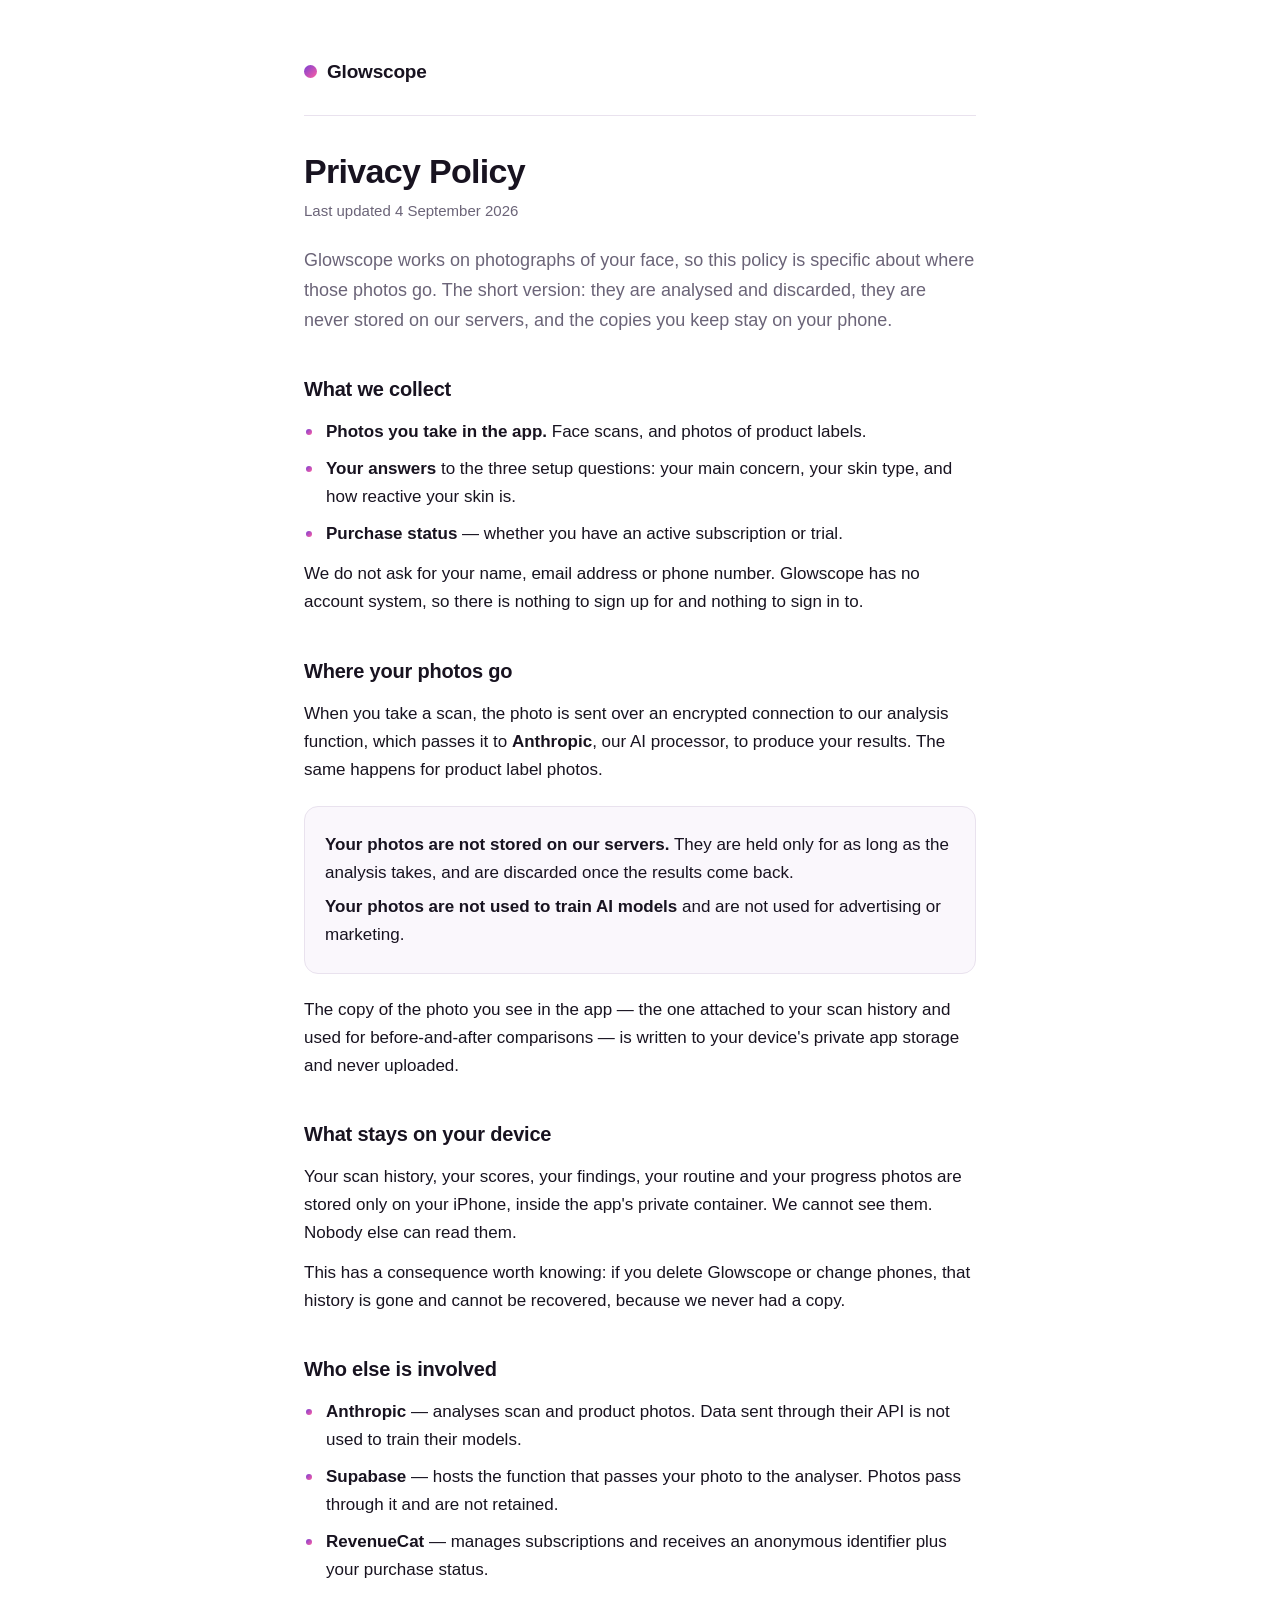
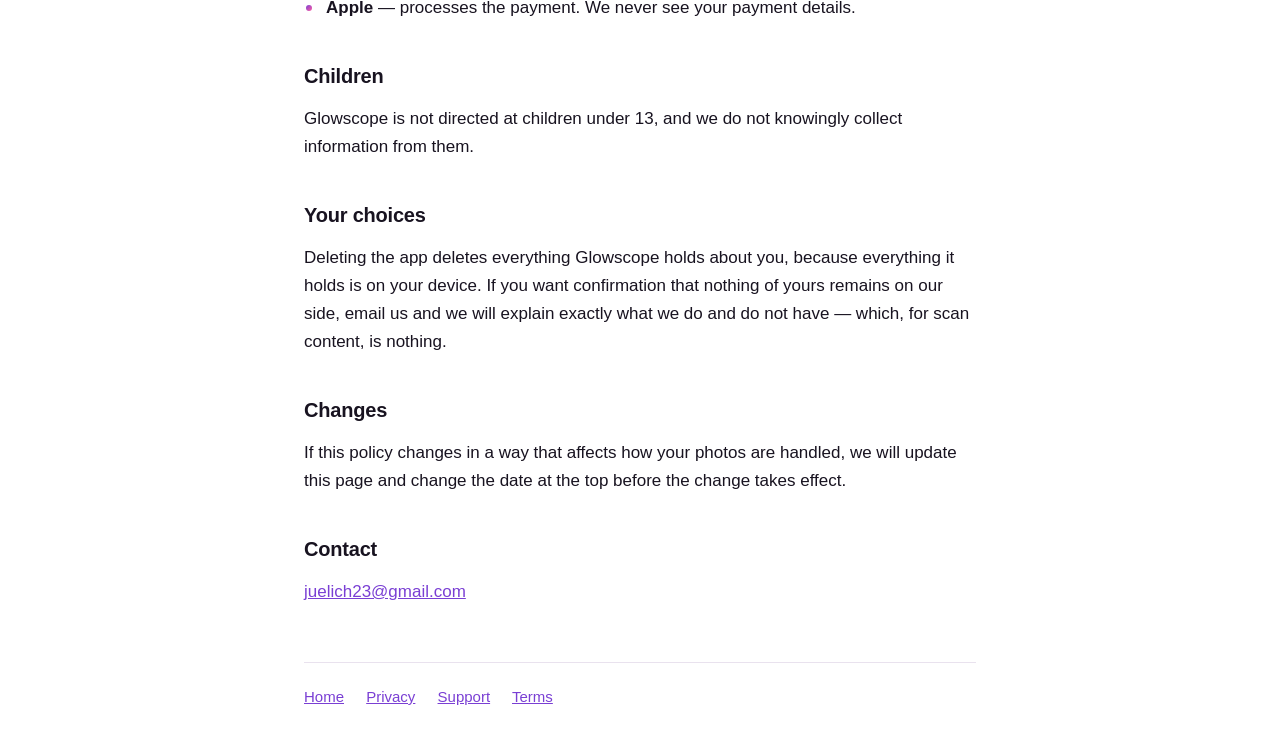
==== privacy.html @ 4940dc39 "Add Glowscope marketing and legal pages Privacy, terms and support pages are required URLs for App S" ====
<!DOCTYPE html>
<html lang="en">
<head>
<meta charset="utf-8">
<meta name="viewport" content="width=device-width, initial-scale=1">
<title>Privacy Policy — Glowscope</title>
<link rel="stylesheet" href="_style.css">
</head>
<body>
<div class="wrap">
<header>
  <a class="brand" href="index.html"><span class="dot"></span> Glowscope</a>
</header>
<h1>Privacy Policy</h1>
<p class="updated">Last updated 4 September 2026</p>
<p class="lede">Glowscope works on photographs of your face, so this policy is specific about where those photos go. The short version: they are analysed and discarded, they are never stored on our servers, and the copies you keep stay on your phone.</p>
<h2>What we collect</h2>
<ul>
  <li><strong>Photos you take in the app.</strong> Face scans, and photos of product labels.</li>
  <li><strong>Your answers</strong> to the three setup questions: your main concern, your skin type, and how reactive your skin is.</li>
  <li><strong>Purchase status</strong> — whether you have an active subscription or trial.</li>
</ul>
<p>We do not ask for your name, email address or phone number. Glowscope has no account system, so there is nothing to sign up for and nothing to sign in to.</p>

<h2>Where your photos go</h2>
<p>When you take a scan, the photo is sent over an encrypted connection to our analysis function, which passes it to <strong>Anthropic</strong>, our AI processor, to produce your results. The same happens for product label photos.</p>
<div class="panel">
  <p><strong>Your photos are not stored on our servers.</strong> They are held only for as long as the analysis takes, and are discarded once the results come back.</p>
  <p><strong>Your photos are not used to train AI models</strong> and are not used for advertising or marketing.</p>
</div>
<p>The copy of the photo you see in the app — the one attached to your scan history and used for before-and-after comparisons — is written to your device's private app storage and never uploaded.</p>

<h2>What stays on your device</h2>
<p>Your scan history, your scores, your findings, your routine and your progress photos are stored only on your iPhone, inside the app's private container. We cannot see them. Nobody else can read them.</p>
<p>This has a consequence worth knowing: if you delete Glowscope or change phones, that history is gone and cannot be recovered, because we never had a copy.</p>

<h2>Who else is involved</h2>
<ul>
  <li><strong>Anthropic</strong> — analyses scan and product photos. Data sent through their API is not used to train their models.</li>
  <li><strong>Supabase</strong> — hosts the function that passes your photo to the analyser. Photos pass through it and are not retained.</li>
  <li><strong>RevenueCat</strong> — manages subscriptions and receives an anonymous identifier plus your purchase status.</li>
  <li><strong>Apple</strong> — processes the payment. We never see your payment details.</li>
</ul>

<h2>Children</h2>
<p>Glowscope is not directed at children under 13, and we do not knowingly collect information from them.</p>

<h2>Your choices</h2>
<p>Deleting the app deletes everything Glowscope holds about you, because everything it holds is on your device. If you want confirmation that nothing of yours remains on our side, email us and we will explain exactly what we do and do not have — which, for scan content, is nothing.</p>

<h2>Changes</h2>
<p>If this policy changes in a way that affects how your photos are handled, we will update this page and change the date at the top before the change takes effect.</p>

<h2>Contact</h2>
<p><a href="mailto:juelich23@gmail.com">juelich23@gmail.com</a></p>
<footer>
  <a href="index.html">Home</a>
  <a href="privacy.html">Privacy</a>
  <a href="support.html">Support</a>
  <a href="terms.html">Terms</a>
</footer>
</div>
</body>
</html>
---- _style.css ----
:root{
  --ink:#181320; --muted:#6b6478; --accent:#7A3FD4; --glow:#FF5FA2;
  --line:#e9e2ee; --bg:#ffffff; --panel:#faf7fc;
}
*{box-sizing:border-box}
html{-webkit-text-size-adjust:100%}
body{
  margin:0; background:var(--bg); color:var(--ink);
  font:400 17px/1.65 -apple-system,BlinkMacSystemFont,"Segoe UI",Roboto,Helvetica,Arial,sans-serif;
  -webkit-font-smoothing:antialiased;
}
.wrap{max-width:720px; margin:0 auto; padding:0 24px}
header{padding:56px 0 28px; border-bottom:1px solid var(--line); margin-bottom:36px}
.brand{display:flex; align-items:center; gap:10px; font-weight:700; font-size:19px; letter-spacing:-.01em; text-decoration:none; color:var(--ink)}
.brand .dot{width:13px; height:13px; border-radius:50%; background:linear-gradient(135deg,var(--accent),var(--glow))}
h1{font-size:34px; line-height:1.15; letter-spacing:-.02em; margin:26px 0 8px}
.updated{color:var(--muted); font-size:15px; margin:0}
.lede{color:var(--muted); font-size:18px; margin:22px 0 0}
h2{font-size:20px; letter-spacing:-.01em; margin:38px 0 10px}
p{margin:12px 0}
ul{margin:12px 0; padding-left:0; list-style:none}
li{position:relative; padding-left:22px; margin:9px 0}
li::before{content:""; position:absolute; left:2px; top:11px; width:6px; height:6px; border-radius:50%;
  background:linear-gradient(135deg,var(--accent),var(--glow))}
a{color:var(--accent)}
.panel{background:var(--panel); border:1px solid var(--line); border-radius:14px; padding:18px 20px; margin:22px 0}
.panel p{margin:6px 0}
.panel strong{color:var(--ink)}
footer{margin:56px 0 40px; padding-top:22px; border-top:1px solid var(--line); color:var(--muted); font-size:15px}
footer a{margin-right:18px}
@media (prefers-color-scheme:dark){
  :root{--ink:#ece7f2; --muted:#9a92a6; --line:#2b2433; --bg:#131019; --panel:#1b1723}
}
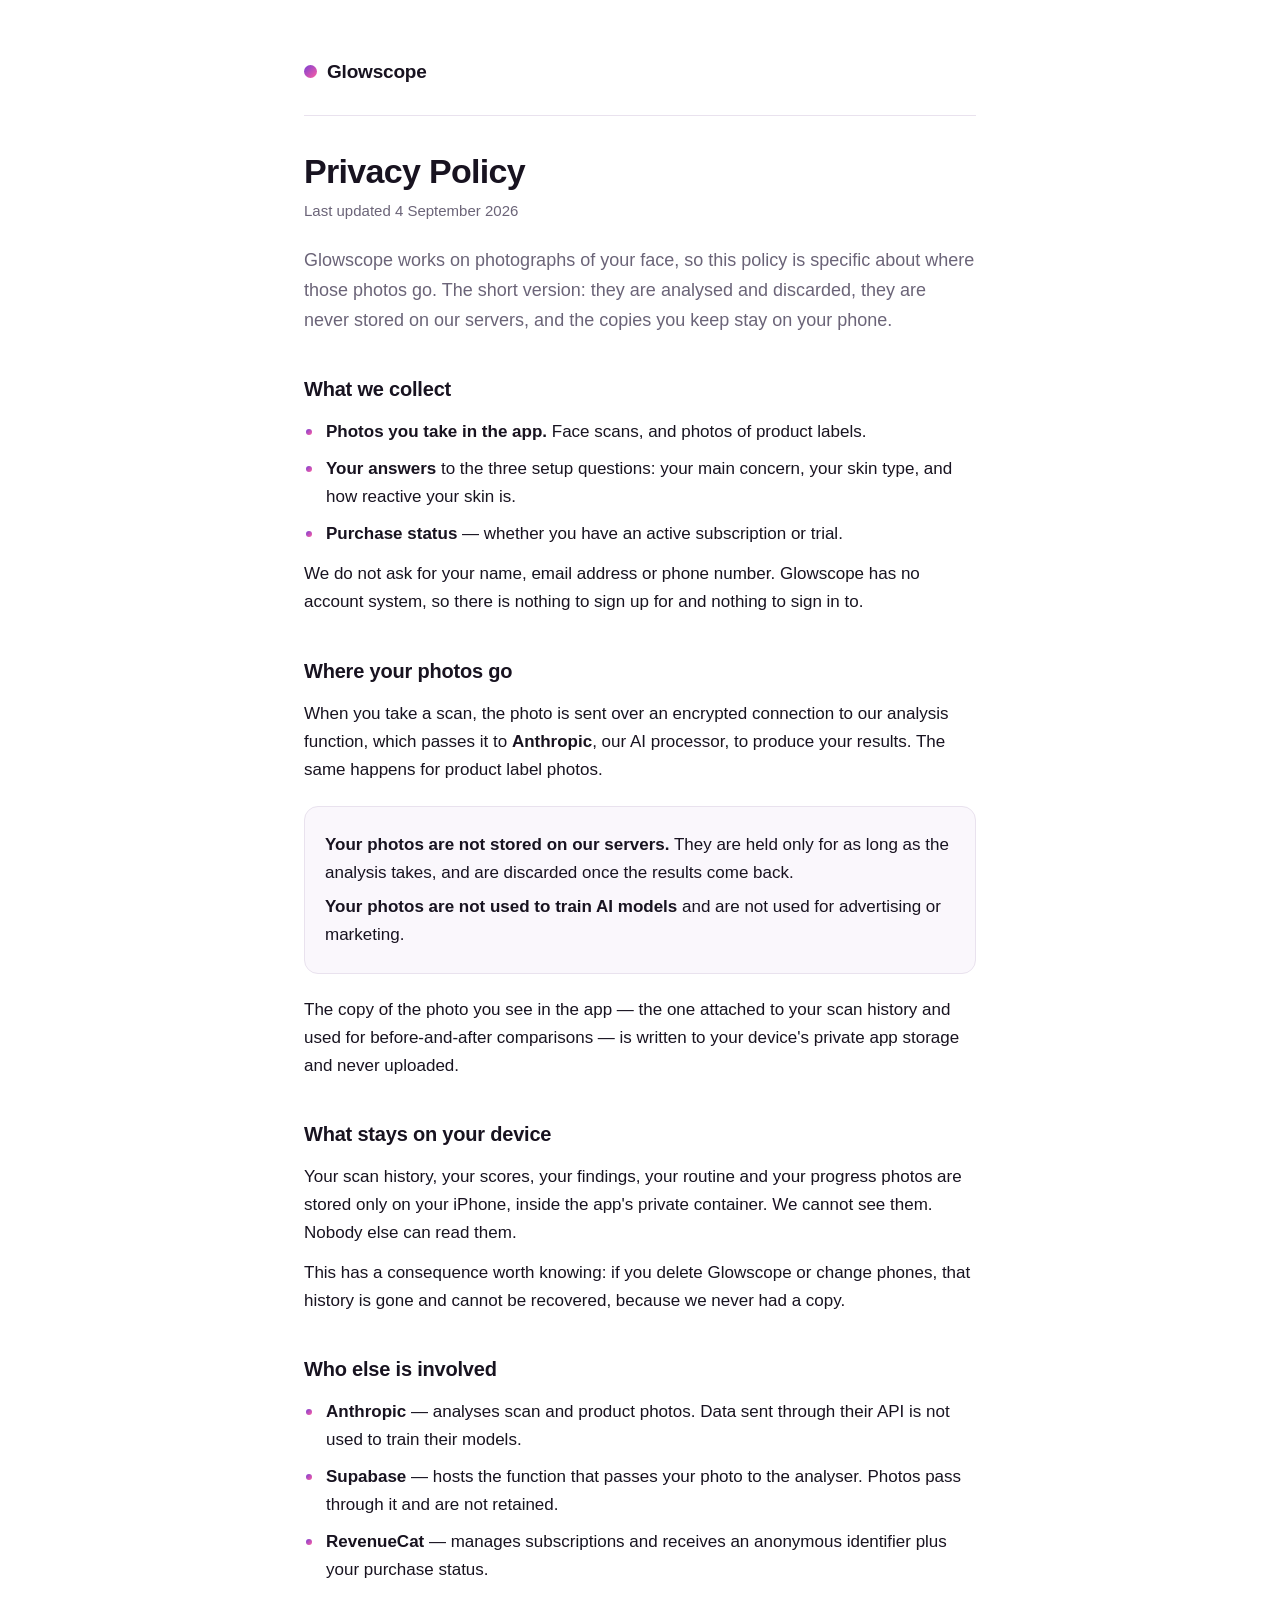
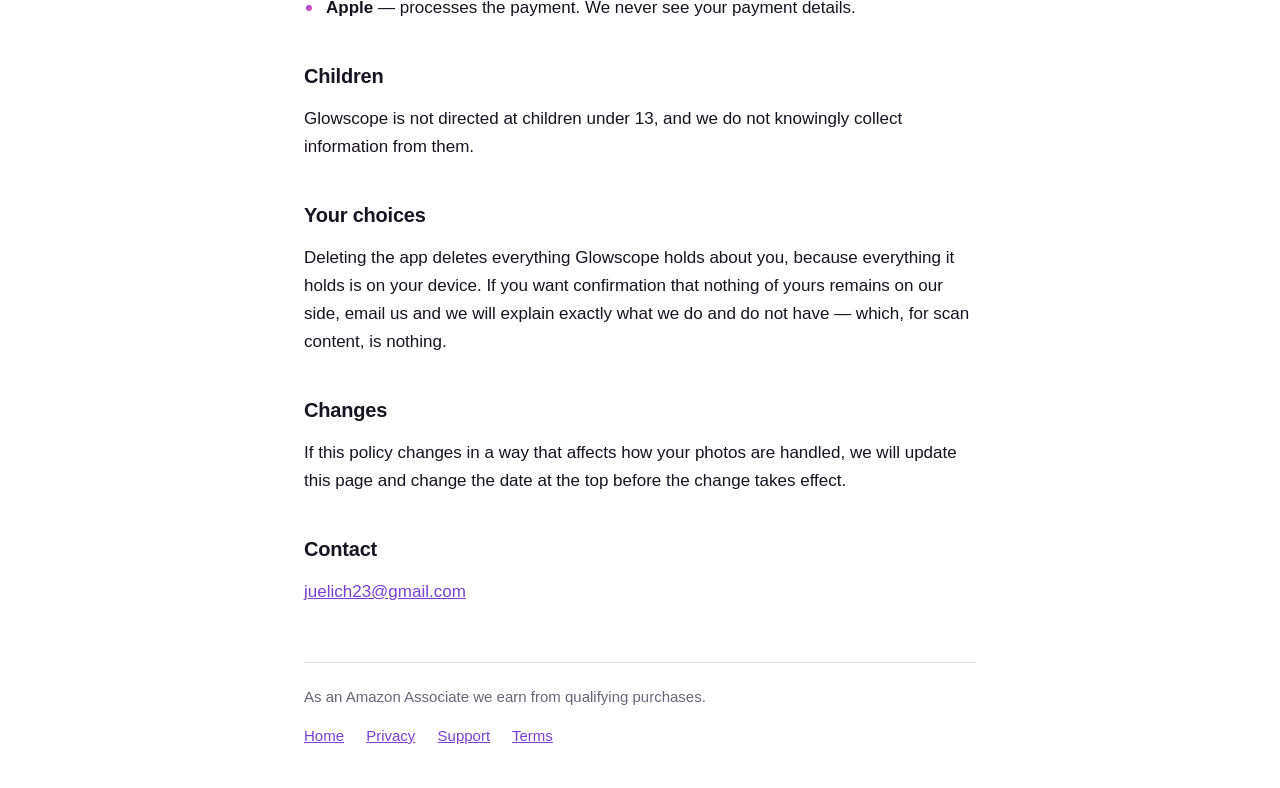
==== commit ff370c8e: "Route product links through Amazon Associates Associate tag glowscope20-20 lives in the hosted catal" ====
--- a/privacy.html
+++ b/privacy.html
@@ -54,6 +54,7 @@
 <h2>Contact</h2>
 <p><a href="mailto:juelich23@gmail.com">juelich23@gmail.com</a></p>
 <footer>
+  <p style="margin:0 0 14px">As an Amazon Associate we earn from qualifying purchases.</p>
   <a href="index.html">Home</a>
   <a href="privacy.html">Privacy</a>
   <a href="support.html">Support</a>
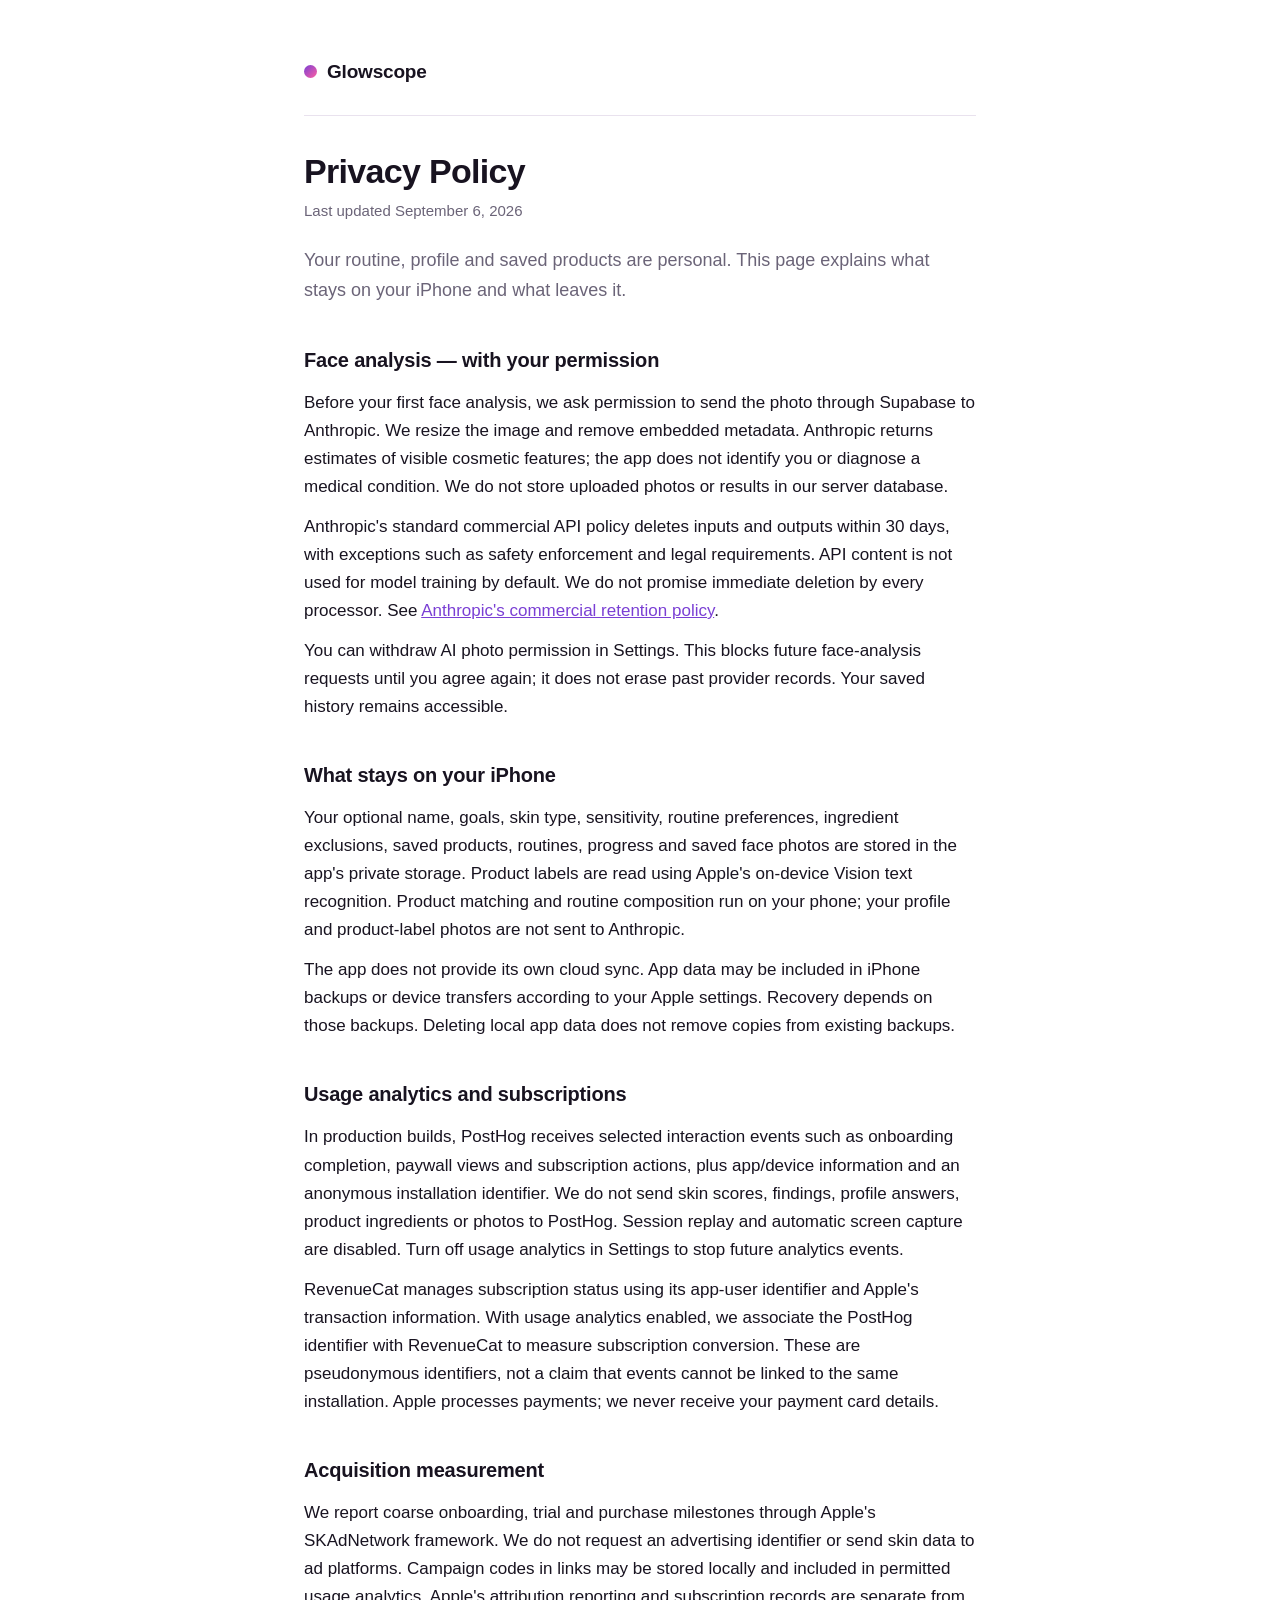
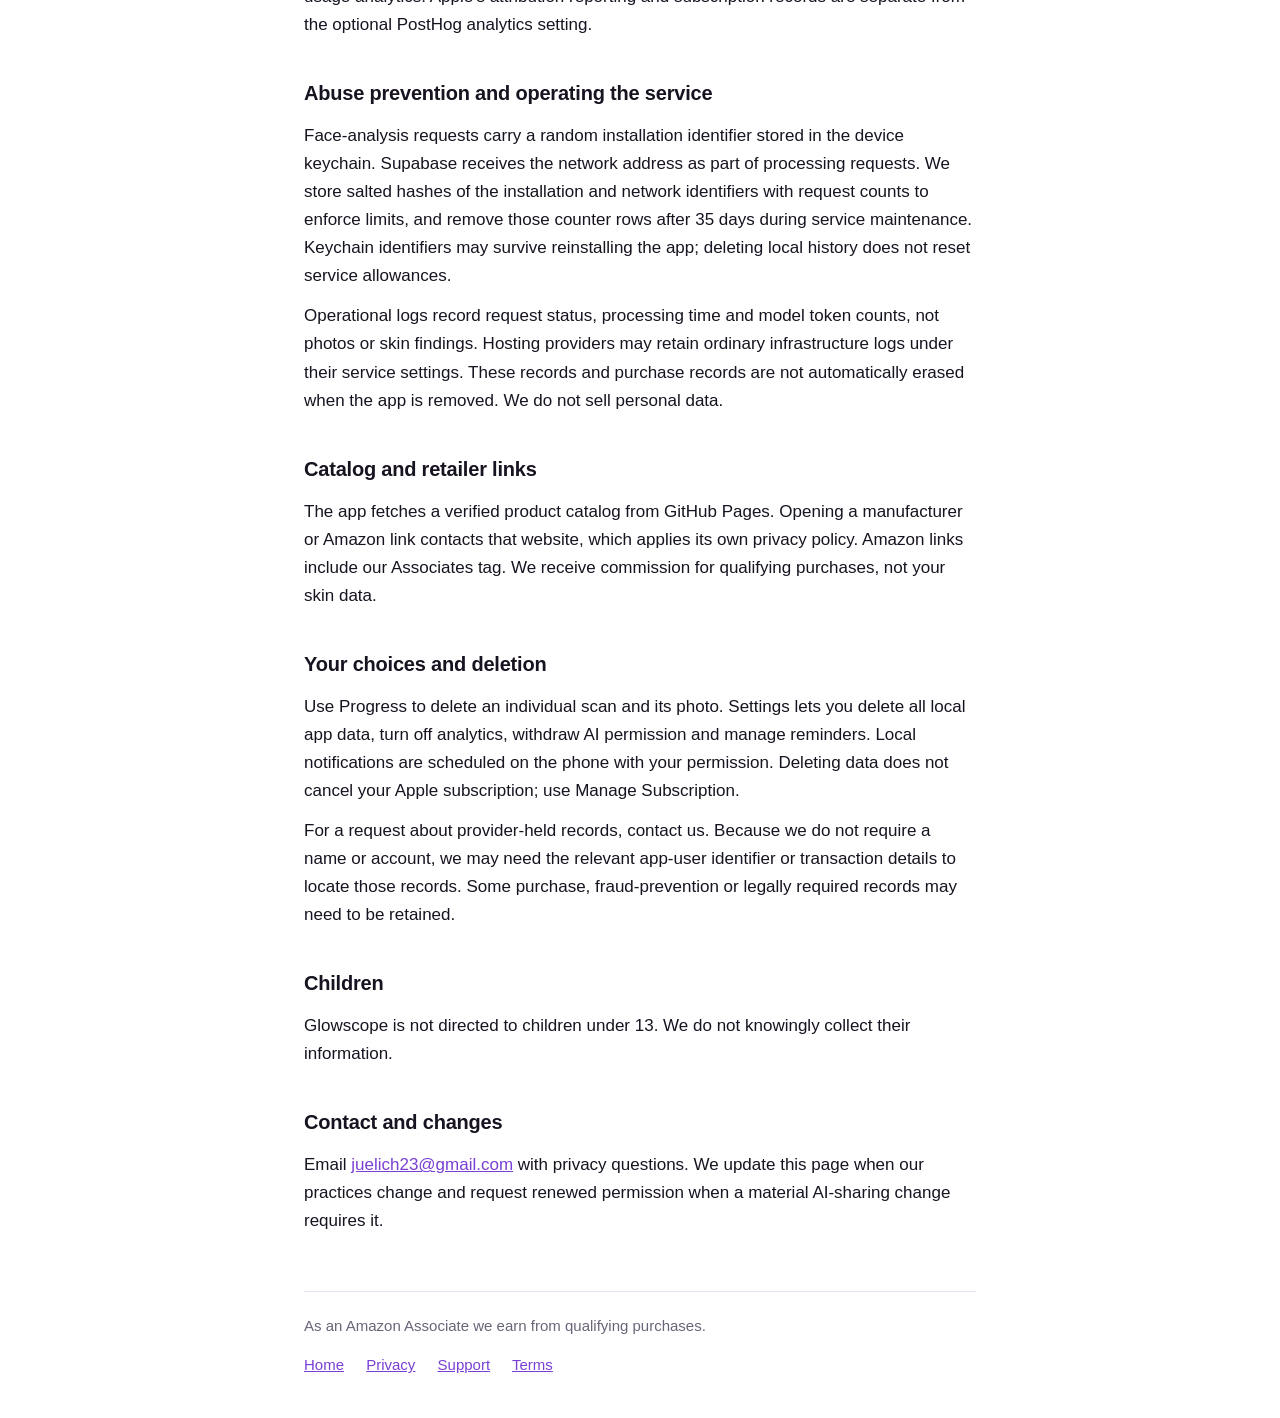
==== commit c8ed4db2: "Align privacy with on-device planning and publish verified catalog" ====
--- a/privacy.html
+++ b/privacy.html
@@ -12,47 +12,30 @@
   <a class="brand" href="index.html"><span class="dot"></span> Glowscope</a>
 </header>
 <h1>Privacy Policy</h1>
-<p class="updated">Last updated 4 September 2026</p>
-<p class="lede">Glowscope works on photographs of your face, so this policy is specific about where those photos go. The short version: they are analysed and discarded, they are never stored on our servers, and the copies you keep stay on your phone.</p>
-<h2>What we collect</h2>
-<ul>
-  <li><strong>Photos you take in the app.</strong> Face scans, and photos of product labels.</li>
-  <li><strong>Your answers</strong> to the three setup questions: your main concern, your skin type, and how reactive your skin is.</li>
-  <li><strong>Purchase status</strong> — whether you have an active subscription or trial.</li>
-</ul>
-<p>We do not ask for your name, email address or phone number. Glowscope has no account system, so there is nothing to sign up for and nothing to sign in to.</p>
-
-<h2>Where your photos go</h2>
-<p>When you take a scan, the photo is sent over an encrypted connection to our analysis function, which passes it to <strong>Anthropic</strong>, our AI processor, to produce your results. The same happens for product label photos.</p>
-<div class="panel">
-  <p><strong>Your photos are not stored on our servers.</strong> They are held only for as long as the analysis takes, and are discarded once the results come back.</p>
-  <p><strong>Your photos are not used to train AI models</strong> and are not used for advertising or marketing.</p>
-</div>
-<p>The copy of the photo you see in the app — the one attached to your scan history and used for before-and-after comparisons — is written to your device's private app storage and never uploaded.</p>
-
-<h2>What stays on your device</h2>
-<p>Your scan history, your scores, your findings, your routine and your progress photos are stored only on your iPhone, inside the app's private container. We cannot see them. Nobody else can read them.</p>
-<p>This has a consequence worth knowing: if you delete Glowscope or change phones, that history is gone and cannot be recovered, because we never had a copy.</p>
-
-<h2>Who else is involved</h2>
-<ul>
-  <li><strong>Anthropic</strong> — analyses scan and product photos. Data sent through their API is not used to train their models.</li>
-  <li><strong>Supabase</strong> — hosts the function that passes your photo to the analyser. Photos pass through it and are not retained.</li>
-  <li><strong>RevenueCat</strong> — manages subscriptions and receives an anonymous identifier plus your purchase status.</li>
-  <li><strong>Apple</strong> — processes the payment. We never see your payment details.</li>
-</ul>
-
-<h2>Children</h2>
-<p>Glowscope is not directed at children under 13, and we do not knowingly collect information from them.</p>
-
-<h2>Your choices</h2>
-<p>Deleting the app deletes everything Glowscope holds about you, because everything it holds is on your device. If you want confirmation that nothing of yours remains on our side, email us and we will explain exactly what we do and do not have — which, for scan content, is nothing.</p>
-
-<h2>Changes</h2>
-<p>If this policy changes in a way that affects how your photos are handled, we will update this page and change the date at the top before the change takes effect.</p>
-
-<h2>Contact</h2>
-<p><a href="mailto:juelich23@gmail.com">juelich23@gmail.com</a></p>
+<p class="updated">Last updated September 6, 2026</p>
+<p class="lede">Your routine, profile and saved products are personal. This page explains what stays on your iPhone and what leaves it.</p>
+<h2>Face analysis — with your permission</h2>
+<p>Before your first face analysis, we ask permission to send the photo through Supabase to Anthropic. We resize the image and remove embedded metadata. Anthropic returns estimates of visible cosmetic features; the app does not identify you or diagnose a medical condition. We do not store uploaded photos or results in our server database.</p>
+<p>Anthropic's standard commercial API policy deletes inputs and outputs within 30 days, with exceptions such as safety enforcement and legal requirements. API content is not used for model training by default. We do not promise immediate deletion by every processor. See <a href="https://privacy.claude.com/en/articles/7996866-how-long-do-you-store-my-organization-s-data">Anthropic's commercial retention policy</a>.</p>
+<p>You can withdraw AI photo permission in Settings. This blocks future face-analysis requests until you agree again; it does not erase past provider records. Your saved history remains accessible.</p>
+<h2>What stays on your iPhone</h2>
+<p>Your optional name, goals, skin type, sensitivity, routine preferences, ingredient exclusions, saved products, routines, progress and saved face photos are stored in the app's private storage. Product labels are read using Apple's on-device Vision text recognition. Product matching and routine composition run on your phone; your profile and product-label photos are not sent to Anthropic.</p>
+<p>The app does not provide its own cloud sync. App data may be included in iPhone backups or device transfers according to your Apple settings. Recovery depends on those backups. Deleting local app data does not remove copies from existing backups.</p>
+<h2>Usage analytics and subscriptions</h2>
+<p>In production builds, PostHog receives selected interaction events such as onboarding completion, paywall views and subscription actions, plus app/device information and an anonymous installation identifier. We do not send skin scores, findings, profile answers, product ingredients or photos to PostHog. Session replay and automatic screen capture are disabled. Turn off usage analytics in Settings to stop future analytics events.</p>
+<p>RevenueCat manages subscription status using its app-user identifier and Apple's transaction information. With usage analytics enabled, we associate the PostHog identifier with RevenueCat to measure subscription conversion. These are pseudonymous identifiers, not a claim that events cannot be linked to the same installation. Apple processes payments; we never receive your payment card details.</p>
+<h2>Acquisition measurement</h2>
+<p>We report coarse onboarding, trial and purchase milestones through Apple's SKAdNetwork framework. We do not request an advertising identifier or send skin data to ad platforms. Campaign codes in links may be stored locally and included in permitted usage analytics. Apple's attribution reporting and subscription records are separate from the optional PostHog analytics setting.</p>
+<h2>Abuse prevention and operating the service</h2>
+<p>Face-analysis requests carry a random installation identifier stored in the device keychain. Supabase receives the network address as part of processing requests. We store salted hashes of the installation and network identifiers with request counts to enforce limits, and remove those counter rows after 35 days during service maintenance. Keychain identifiers may survive reinstalling the app; deleting local history does not reset service allowances.</p>
+<p>Operational logs record request status, processing time and model token counts, not photos or skin findings. Hosting providers may retain ordinary infrastructure logs under their service settings. These records and purchase records are not automatically erased when the app is removed. We do not sell personal data.</p>
+<h2>Catalog and retailer links</h2>
+<p>The app fetches a verified product catalog from GitHub Pages. Opening a manufacturer or Amazon link contacts that website, which applies its own privacy policy. Amazon links include our Associates tag. We receive commission for qualifying purchases, not your skin data.</p>
+<h2>Your choices and deletion</h2>
+<p>Use Progress to delete an individual scan and its photo. Settings lets you delete all local app data, turn off analytics, withdraw AI permission and manage reminders. Local notifications are scheduled on the phone with your permission. Deleting data does not cancel your Apple subscription; use Manage Subscription.</p>
+<p>For a request about provider-held records, contact us. Because we do not require a name or account, we may need the relevant app-user identifier or transaction details to locate those records. Some purchase, fraud-prevention or legally required records may need to be retained.</p>
+<h2>Children</h2><p>Glowscope is not directed to children under 13. We do not knowingly collect their information.</p>
+<h2>Contact and changes</h2><p>Email <a href="mailto:juelich23@gmail.com">juelich23@gmail.com</a> with privacy questions. We update this page when our practices change and request renewed permission when a material AI-sharing change requires it.</p>
 <footer>
   <p style="margin:0 0 14px">As an Amazon Associate we earn from qualifying purchases.</p>
   <a href="index.html">Home</a>
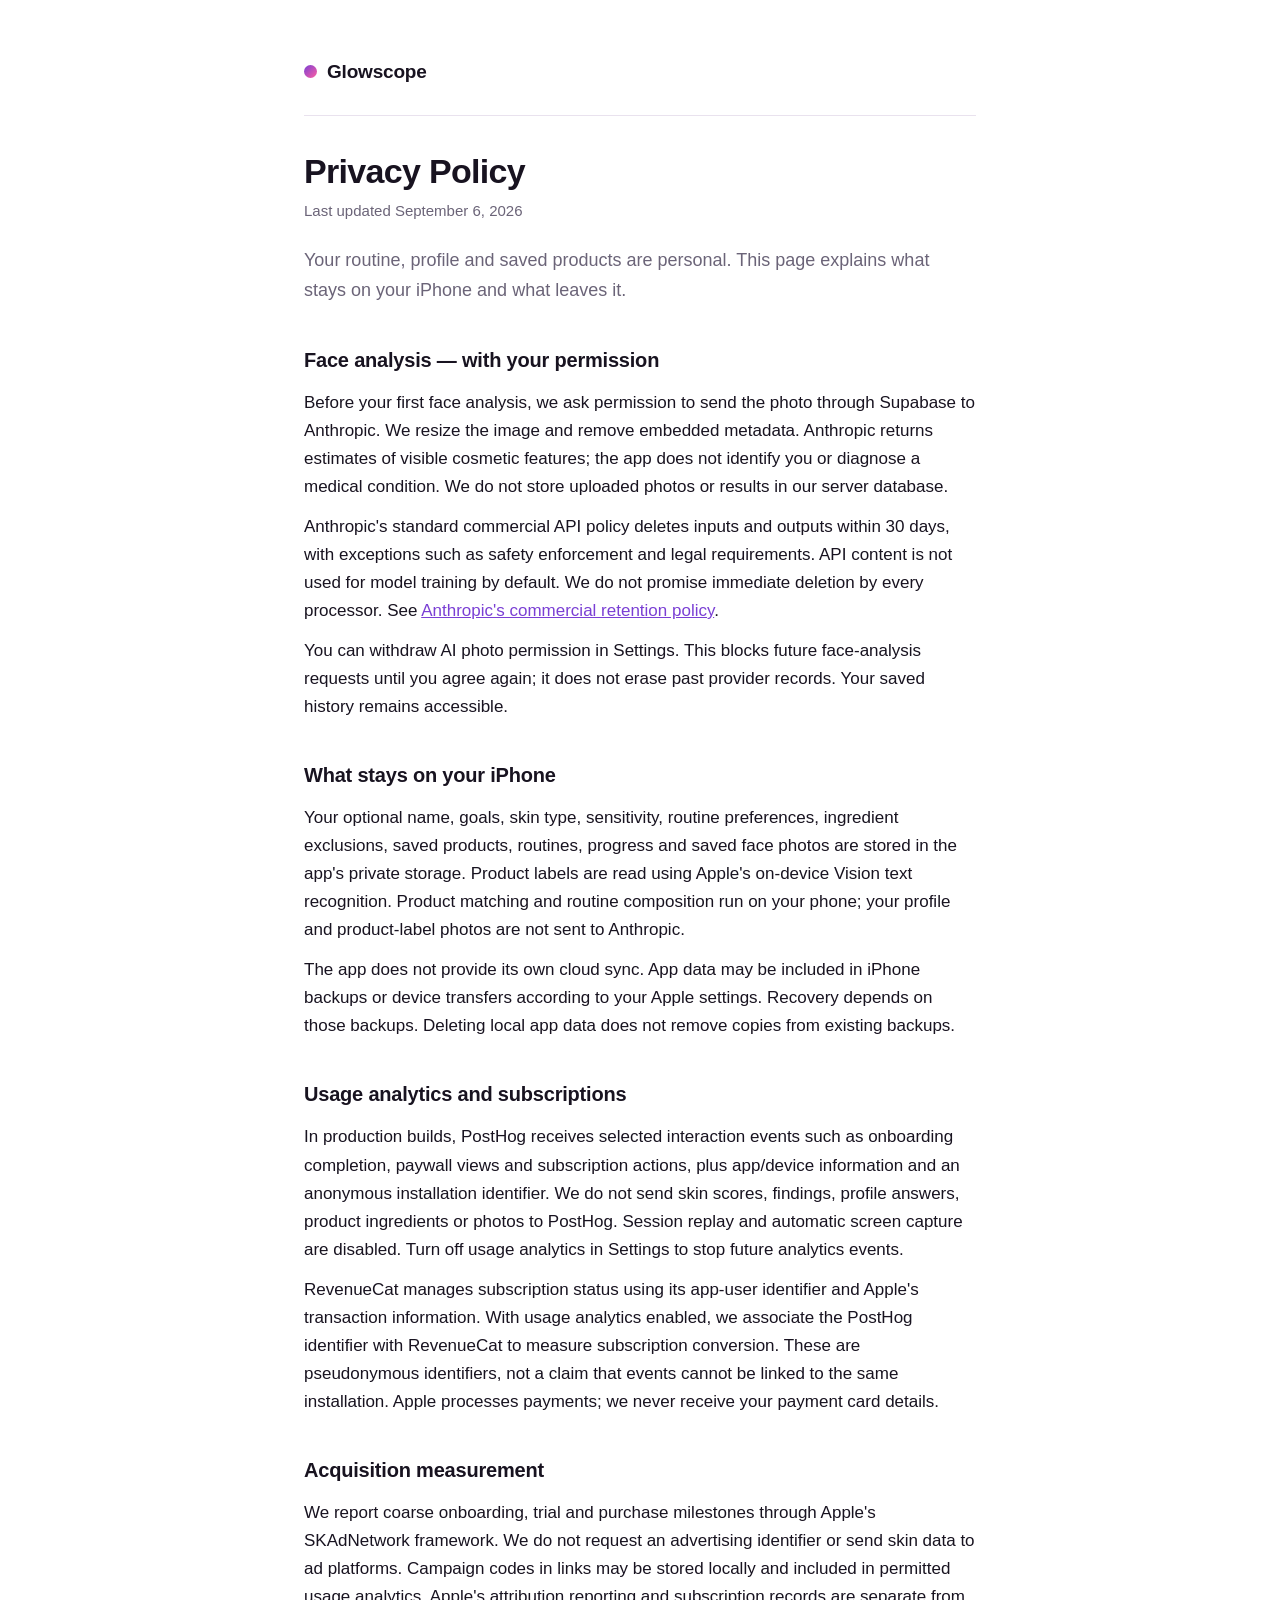
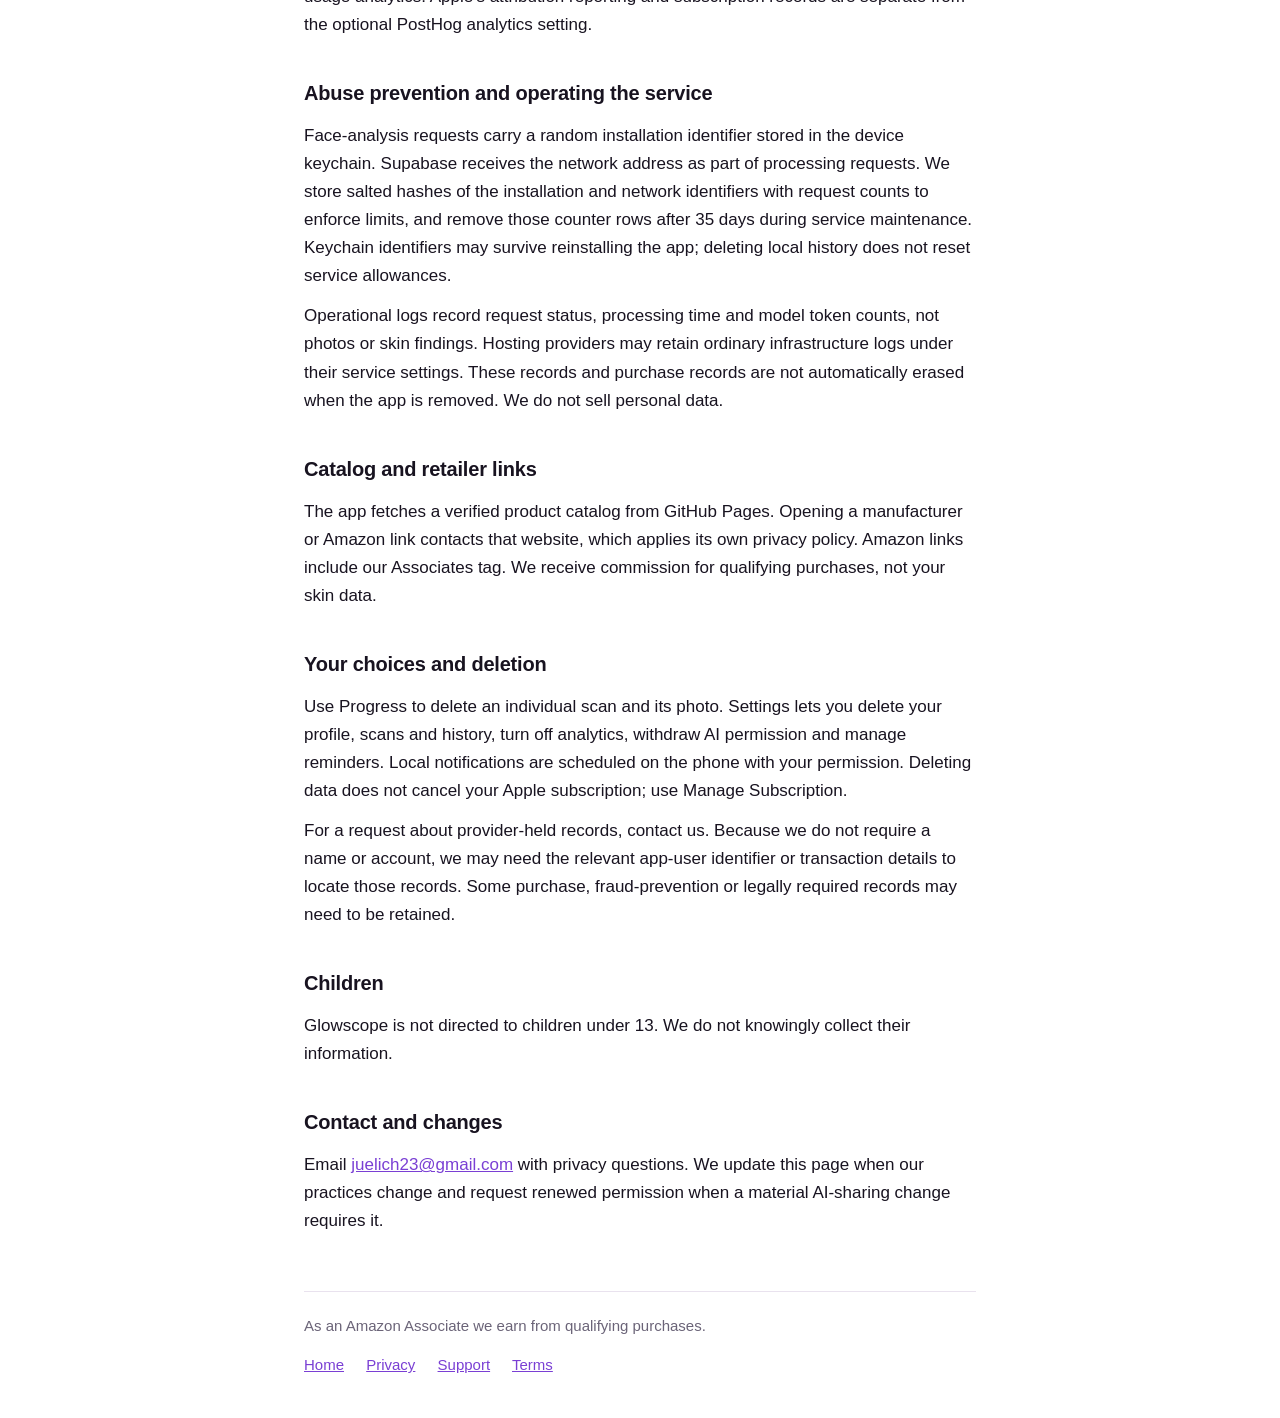
==== commit 4a2752bb: "Clarify local data deletion scope" ====
--- a/privacy.html
+++ b/privacy.html
@@ -32,7 +32,7 @@
 <h2>Catalog and retailer links</h2>
 <p>The app fetches a verified product catalog from GitHub Pages. Opening a manufacturer or Amazon link contacts that website, which applies its own privacy policy. Amazon links include our Associates tag. We receive commission for qualifying purchases, not your skin data.</p>
 <h2>Your choices and deletion</h2>
-<p>Use Progress to delete an individual scan and its photo. Settings lets you delete all local app data, turn off analytics, withdraw AI permission and manage reminders. Local notifications are scheduled on the phone with your permission. Deleting data does not cancel your Apple subscription; use Manage Subscription.</p>
+<p>Use Progress to delete an individual scan and its photo. Settings lets you delete your profile, scans and history, turn off analytics, withdraw AI permission and manage reminders. Local notifications are scheduled on the phone with your permission. Deleting data does not cancel your Apple subscription; use Manage Subscription.</p>
 <p>For a request about provider-held records, contact us. Because we do not require a name or account, we may need the relevant app-user identifier or transaction details to locate those records. Some purchase, fraud-prevention or legally required records may need to be retained.</p>
 <h2>Children</h2><p>Glowscope is not directed to children under 13. We do not knowingly collect their information.</p>
 <h2>Contact and changes</h2><p>Email <a href="mailto:juelich23@gmail.com">juelich23@gmail.com</a> with privacy questions. We update this page when our practices change and request renewed permission when a material AI-sharing change requires it.</p>
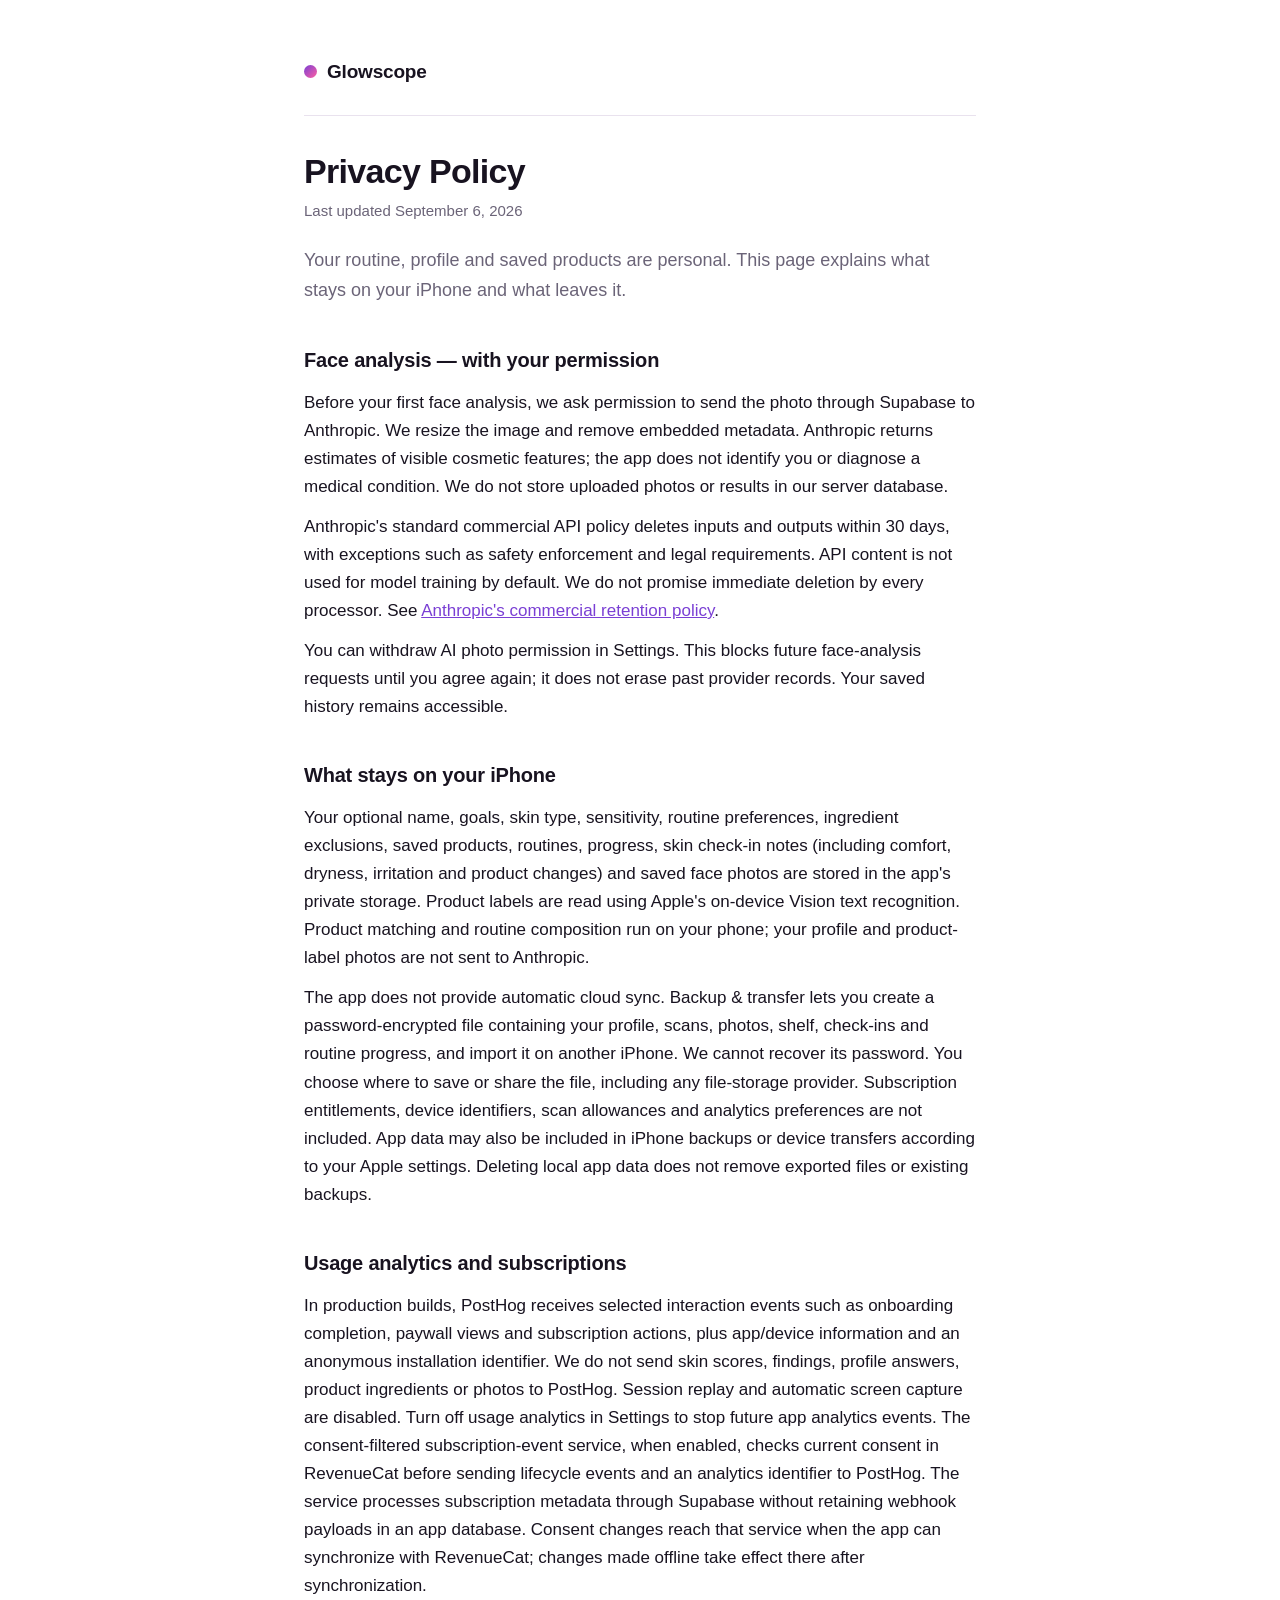
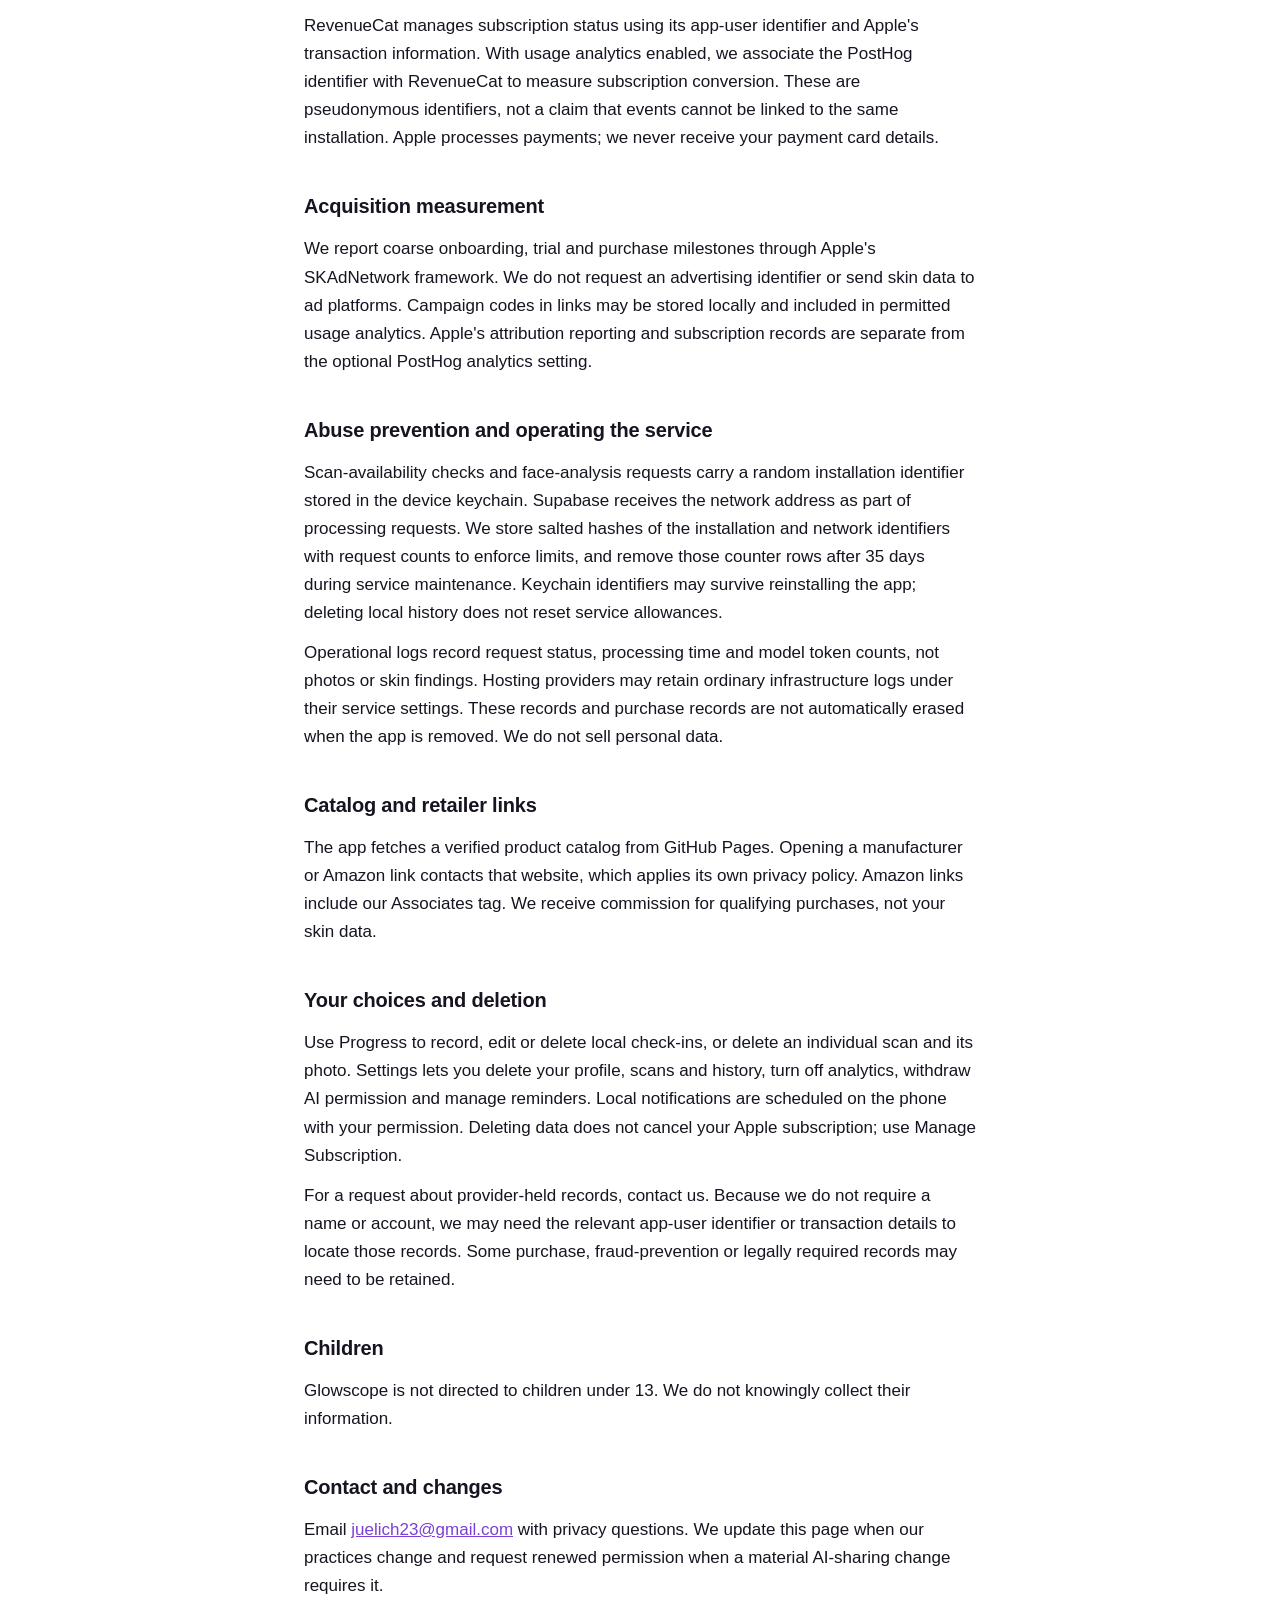
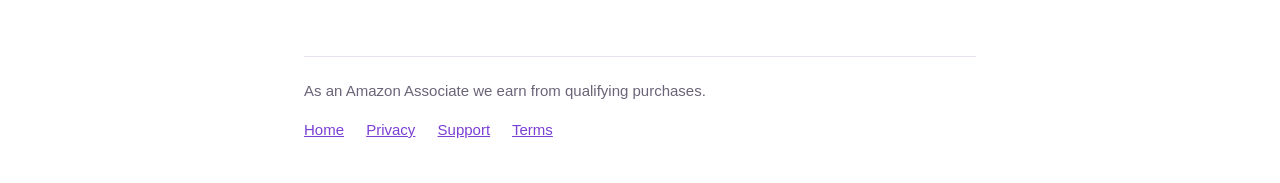
==== commit cbf4b627: "Expand verified catalog and disclose journal and encrypted migration" ====
--- a/privacy.html
+++ b/privacy.html
@@ -19,20 +19,20 @@
 <p>Anthropic's standard commercial API policy deletes inputs and outputs within 30 days, with exceptions such as safety enforcement and legal requirements. API content is not used for model training by default. We do not promise immediate deletion by every processor. See <a href="https://privacy.claude.com/en/articles/7996866-how-long-do-you-store-my-organization-s-data">Anthropic's commercial retention policy</a>.</p>
 <p>You can withdraw AI photo permission in Settings. This blocks future face-analysis requests until you agree again; it does not erase past provider records. Your saved history remains accessible.</p>
 <h2>What stays on your iPhone</h2>
-<p>Your optional name, goals, skin type, sensitivity, routine preferences, ingredient exclusions, saved products, routines, progress and saved face photos are stored in the app's private storage. Product labels are read using Apple's on-device Vision text recognition. Product matching and routine composition run on your phone; your profile and product-label photos are not sent to Anthropic.</p>
-<p>The app does not provide its own cloud sync. App data may be included in iPhone backups or device transfers according to your Apple settings. Recovery depends on those backups. Deleting local app data does not remove copies from existing backups.</p>
+<p>Your optional name, goals, skin type, sensitivity, routine preferences, ingredient exclusions, saved products, routines, progress, skin check-in notes (including comfort, dryness, irritation and product changes) and saved face photos are stored in the app's private storage. Product labels are read using Apple's on-device Vision text recognition. Product matching and routine composition run on your phone; your profile and product-label photos are not sent to Anthropic.</p>
+<p>The app does not provide automatic cloud sync. Backup &amp; transfer lets you create a password-encrypted file containing your profile, scans, photos, shelf, check-ins and routine progress, and import it on another iPhone. We cannot recover its password. You choose where to save or share the file, including any file-storage provider. Subscription entitlements, device identifiers, scan allowances and analytics preferences are not included. App data may also be included in iPhone backups or device transfers according to your Apple settings. Deleting local app data does not remove exported files or existing backups.</p>
 <h2>Usage analytics and subscriptions</h2>
-<p>In production builds, PostHog receives selected interaction events such as onboarding completion, paywall views and subscription actions, plus app/device information and an anonymous installation identifier. We do not send skin scores, findings, profile answers, product ingredients or photos to PostHog. Session replay and automatic screen capture are disabled. Turn off usage analytics in Settings to stop future analytics events.</p>
+<p>In production builds, PostHog receives selected interaction events such as onboarding completion, paywall views and subscription actions, plus app/device information and an anonymous installation identifier. We do not send skin scores, findings, profile answers, product ingredients or photos to PostHog. Session replay and automatic screen capture are disabled. Turn off usage analytics in Settings to stop future app analytics events. The consent-filtered subscription-event service, when enabled, checks current consent in RevenueCat before sending lifecycle events and an analytics identifier to PostHog. The service processes subscription metadata through Supabase without retaining webhook payloads in an app database. Consent changes reach that service when the app can synchronize with RevenueCat; changes made offline take effect there after synchronization.</p>
 <p>RevenueCat manages subscription status using its app-user identifier and Apple's transaction information. With usage analytics enabled, we associate the PostHog identifier with RevenueCat to measure subscription conversion. These are pseudonymous identifiers, not a claim that events cannot be linked to the same installation. Apple processes payments; we never receive your payment card details.</p>
 <h2>Acquisition measurement</h2>
 <p>We report coarse onboarding, trial and purchase milestones through Apple's SKAdNetwork framework. We do not request an advertising identifier or send skin data to ad platforms. Campaign codes in links may be stored locally and included in permitted usage analytics. Apple's attribution reporting and subscription records are separate from the optional PostHog analytics setting.</p>
 <h2>Abuse prevention and operating the service</h2>
-<p>Face-analysis requests carry a random installation identifier stored in the device keychain. Supabase receives the network address as part of processing requests. We store salted hashes of the installation and network identifiers with request counts to enforce limits, and remove those counter rows after 35 days during service maintenance. Keychain identifiers may survive reinstalling the app; deleting local history does not reset service allowances.</p>
+<p>Scan-availability checks and face-analysis requests carry a random installation identifier stored in the device keychain. Supabase receives the network address as part of processing requests. We store salted hashes of the installation and network identifiers with request counts to enforce limits, and remove those counter rows after 35 days during service maintenance. Keychain identifiers may survive reinstalling the app; deleting local history does not reset service allowances.</p>
 <p>Operational logs record request status, processing time and model token counts, not photos or skin findings. Hosting providers may retain ordinary infrastructure logs under their service settings. These records and purchase records are not automatically erased when the app is removed. We do not sell personal data.</p>
 <h2>Catalog and retailer links</h2>
 <p>The app fetches a verified product catalog from GitHub Pages. Opening a manufacturer or Amazon link contacts that website, which applies its own privacy policy. Amazon links include our Associates tag. We receive commission for qualifying purchases, not your skin data.</p>
 <h2>Your choices and deletion</h2>
-<p>Use Progress to delete an individual scan and its photo. Settings lets you delete your profile, scans and history, turn off analytics, withdraw AI permission and manage reminders. Local notifications are scheduled on the phone with your permission. Deleting data does not cancel your Apple subscription; use Manage Subscription.</p>
+<p>Use Progress to record, edit or delete local check-ins, or delete an individual scan and its photo. Settings lets you delete your profile, scans and history, turn off analytics, withdraw AI permission and manage reminders. Local notifications are scheduled on the phone with your permission. Deleting data does not cancel your Apple subscription; use Manage Subscription.</p>
 <p>For a request about provider-held records, contact us. Because we do not require a name or account, we may need the relevant app-user identifier or transaction details to locate those records. Some purchase, fraud-prevention or legally required records may need to be retained.</p>
 <h2>Children</h2><p>Glowscope is not directed to children under 13. We do not knowingly collect their information.</p>
 <h2>Contact and changes</h2><p>Email <a href="mailto:juelich23@gmail.com">juelich23@gmail.com</a> with privacy questions. We update this page when our practices change and request renewed permission when a material AI-sharing change requires it.</p>
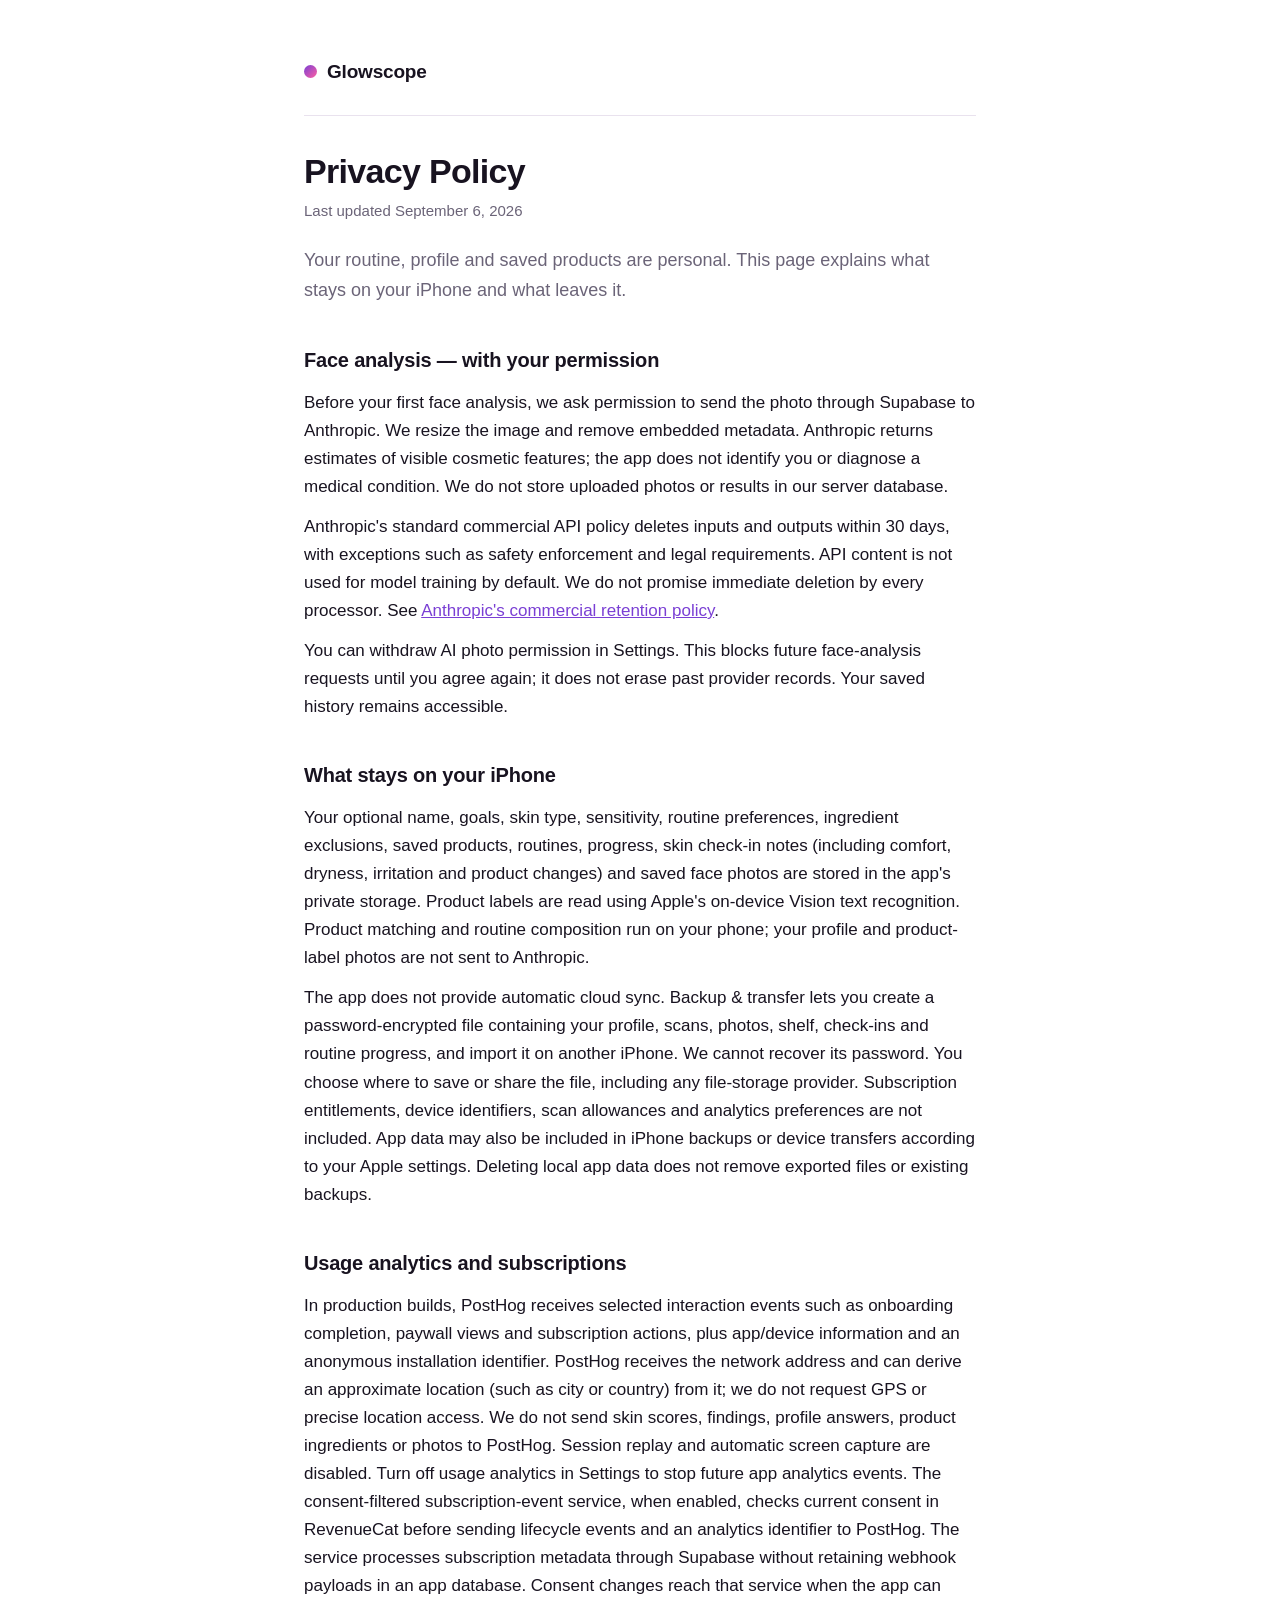
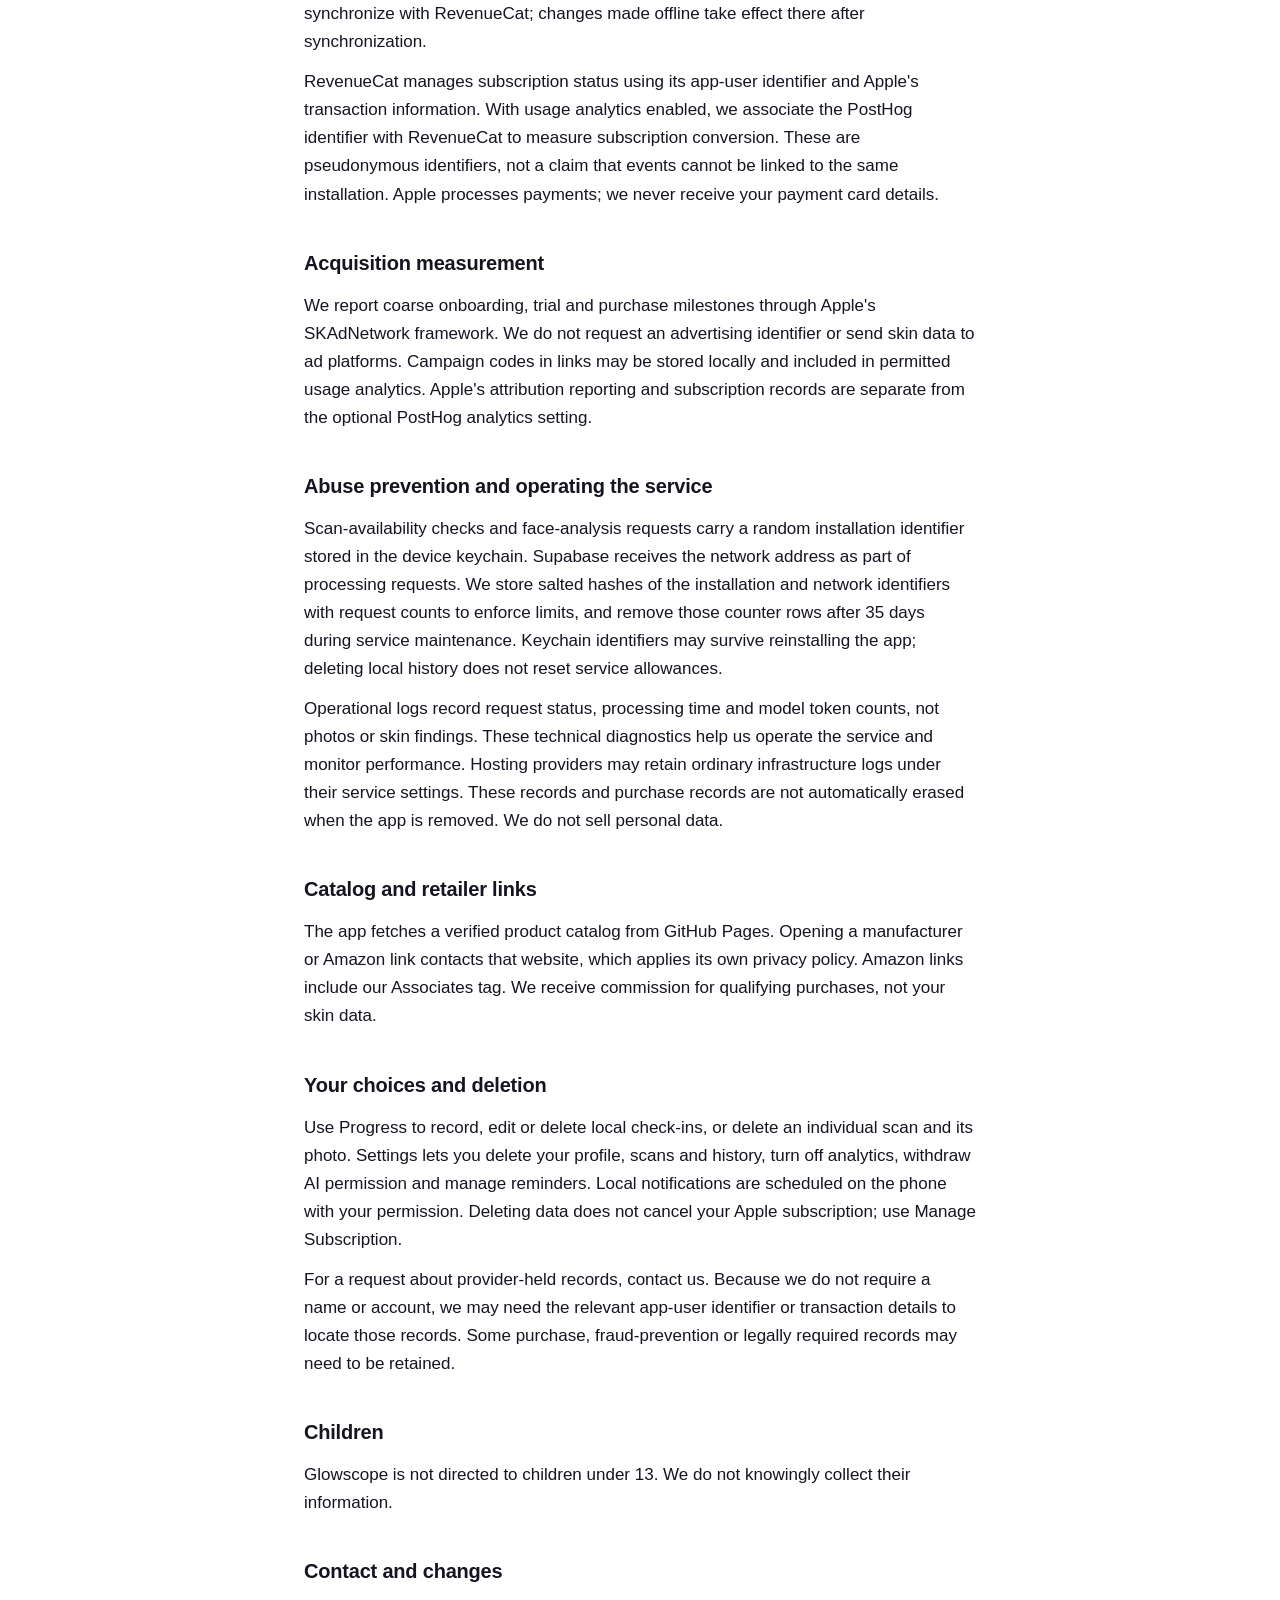
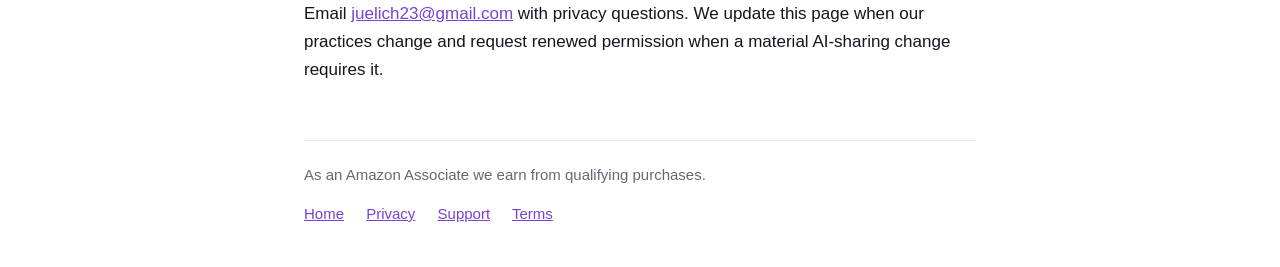
==== commit f89e85cd: "Clarify analytics network and approximate location disclosures" ====
--- a/privacy.html
+++ b/privacy.html
@@ -22,13 +22,13 @@
 <p>Your optional name, goals, skin type, sensitivity, routine preferences, ingredient exclusions, saved products, routines, progress, skin check-in notes (including comfort, dryness, irritation and product changes) and saved face photos are stored in the app's private storage. Product labels are read using Apple's on-device Vision text recognition. Product matching and routine composition run on your phone; your profile and product-label photos are not sent to Anthropic.</p>
 <p>The app does not provide automatic cloud sync. Backup &amp; transfer lets you create a password-encrypted file containing your profile, scans, photos, shelf, check-ins and routine progress, and import it on another iPhone. We cannot recover its password. You choose where to save or share the file, including any file-storage provider. Subscription entitlements, device identifiers, scan allowances and analytics preferences are not included. App data may also be included in iPhone backups or device transfers according to your Apple settings. Deleting local app data does not remove exported files or existing backups.</p>
 <h2>Usage analytics and subscriptions</h2>
-<p>In production builds, PostHog receives selected interaction events such as onboarding completion, paywall views and subscription actions, plus app/device information and an anonymous installation identifier. We do not send skin scores, findings, profile answers, product ingredients or photos to PostHog. Session replay and automatic screen capture are disabled. Turn off usage analytics in Settings to stop future app analytics events. The consent-filtered subscription-event service, when enabled, checks current consent in RevenueCat before sending lifecycle events and an analytics identifier to PostHog. The service processes subscription metadata through Supabase without retaining webhook payloads in an app database. Consent changes reach that service when the app can synchronize with RevenueCat; changes made offline take effect there after synchronization.</p>
+<p>In production builds, PostHog receives selected interaction events such as onboarding completion, paywall views and subscription actions, plus app/device information and an anonymous installation identifier. PostHog receives the network address and can derive an approximate location (such as city or country) from it; we do not request GPS or precise location access. We do not send skin scores, findings, profile answers, product ingredients or photos to PostHog. Session replay and automatic screen capture are disabled. Turn off usage analytics in Settings to stop future app analytics events. The consent-filtered subscription-event service, when enabled, checks current consent in RevenueCat before sending lifecycle events and an analytics identifier to PostHog. The service processes subscription metadata through Supabase without retaining webhook payloads in an app database. Consent changes reach that service when the app can synchronize with RevenueCat; changes made offline take effect there after synchronization.</p>
 <p>RevenueCat manages subscription status using its app-user identifier and Apple's transaction information. With usage analytics enabled, we associate the PostHog identifier with RevenueCat to measure subscription conversion. These are pseudonymous identifiers, not a claim that events cannot be linked to the same installation. Apple processes payments; we never receive your payment card details.</p>
 <h2>Acquisition measurement</h2>
 <p>We report coarse onboarding, trial and purchase milestones through Apple's SKAdNetwork framework. We do not request an advertising identifier or send skin data to ad platforms. Campaign codes in links may be stored locally and included in permitted usage analytics. Apple's attribution reporting and subscription records are separate from the optional PostHog analytics setting.</p>
 <h2>Abuse prevention and operating the service</h2>
 <p>Scan-availability checks and face-analysis requests carry a random installation identifier stored in the device keychain. Supabase receives the network address as part of processing requests. We store salted hashes of the installation and network identifiers with request counts to enforce limits, and remove those counter rows after 35 days during service maintenance. Keychain identifiers may survive reinstalling the app; deleting local history does not reset service allowances.</p>
-<p>Operational logs record request status, processing time and model token counts, not photos or skin findings. Hosting providers may retain ordinary infrastructure logs under their service settings. These records and purchase records are not automatically erased when the app is removed. We do not sell personal data.</p>
+<p>Operational logs record request status, processing time and model token counts, not photos or skin findings. These technical diagnostics help us operate the service and monitor performance. Hosting providers may retain ordinary infrastructure logs under their service settings. These records and purchase records are not automatically erased when the app is removed. We do not sell personal data.</p>
 <h2>Catalog and retailer links</h2>
 <p>The app fetches a verified product catalog from GitHub Pages. Opening a manufacturer or Amazon link contacts that website, which applies its own privacy policy. Amazon links include our Associates tag. We receive commission for qualifying purchases, not your skin data.</p>
 <h2>Your choices and deletion</h2>
